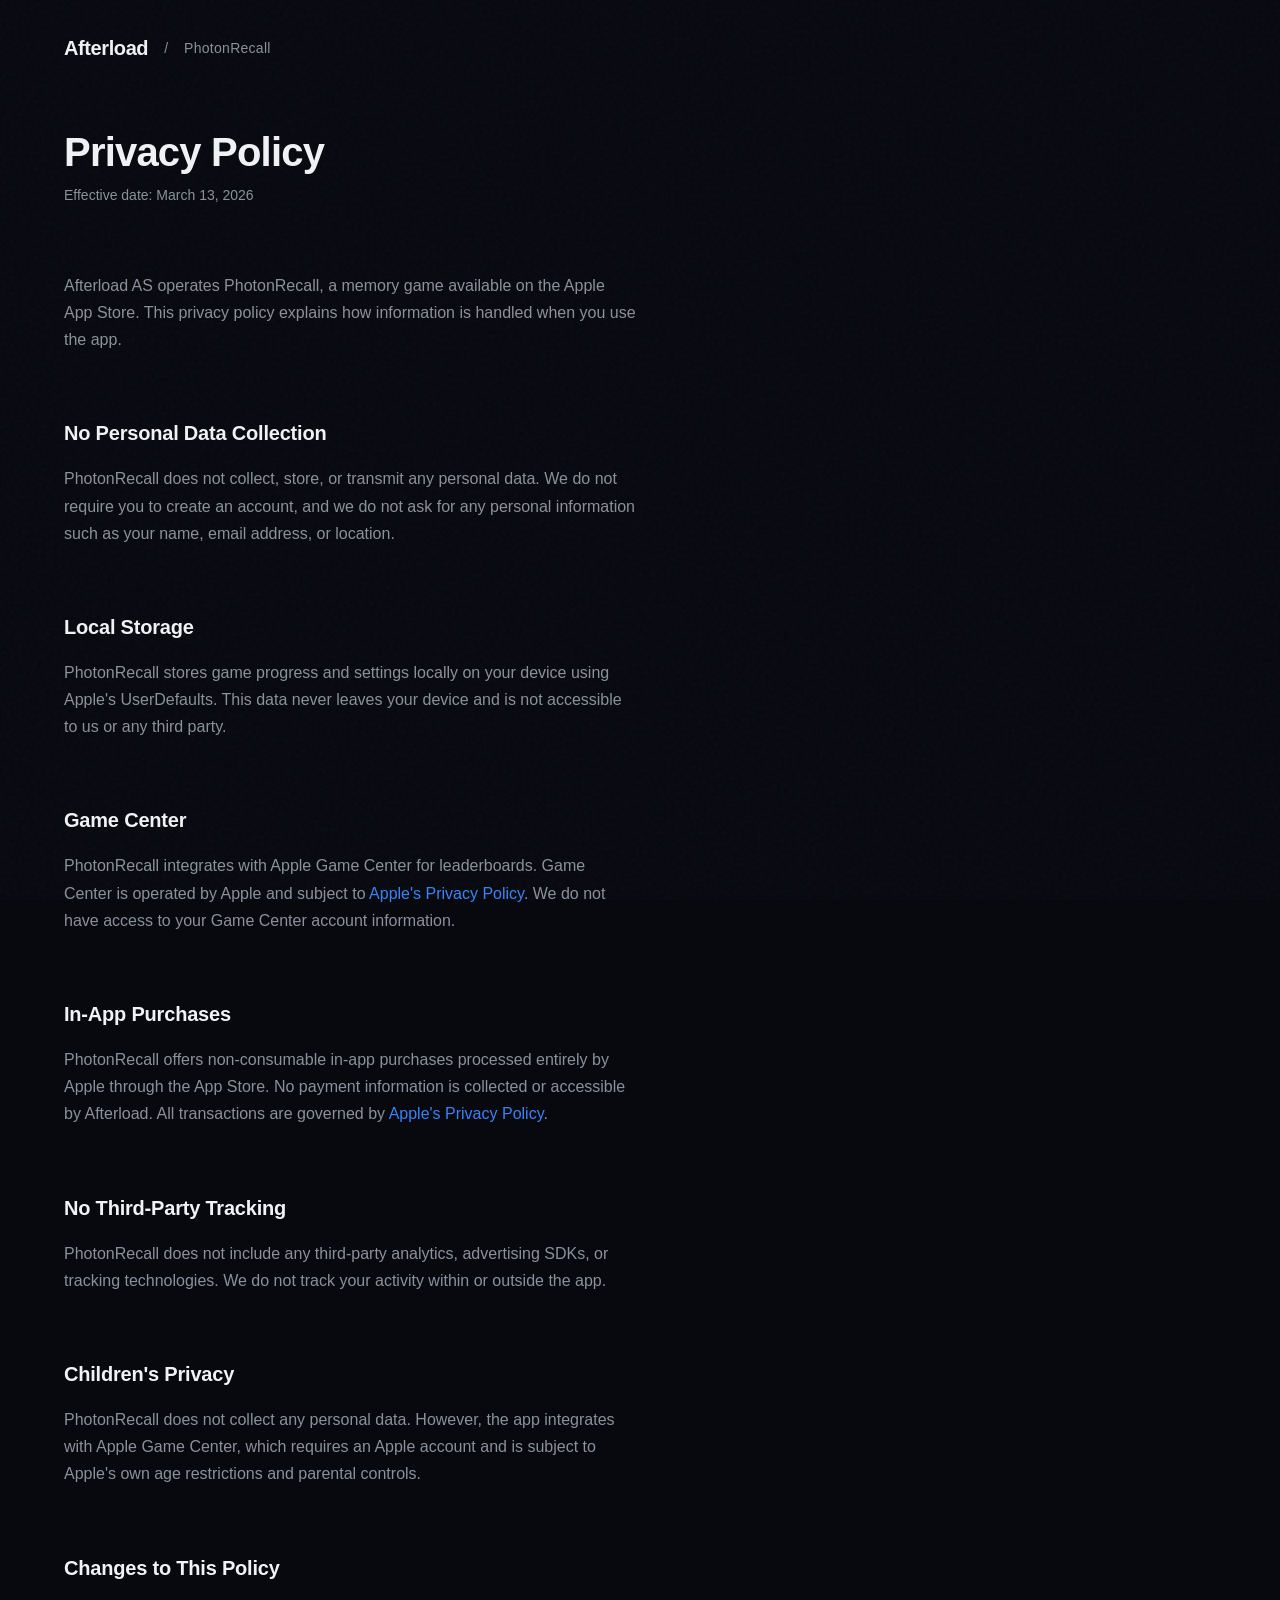
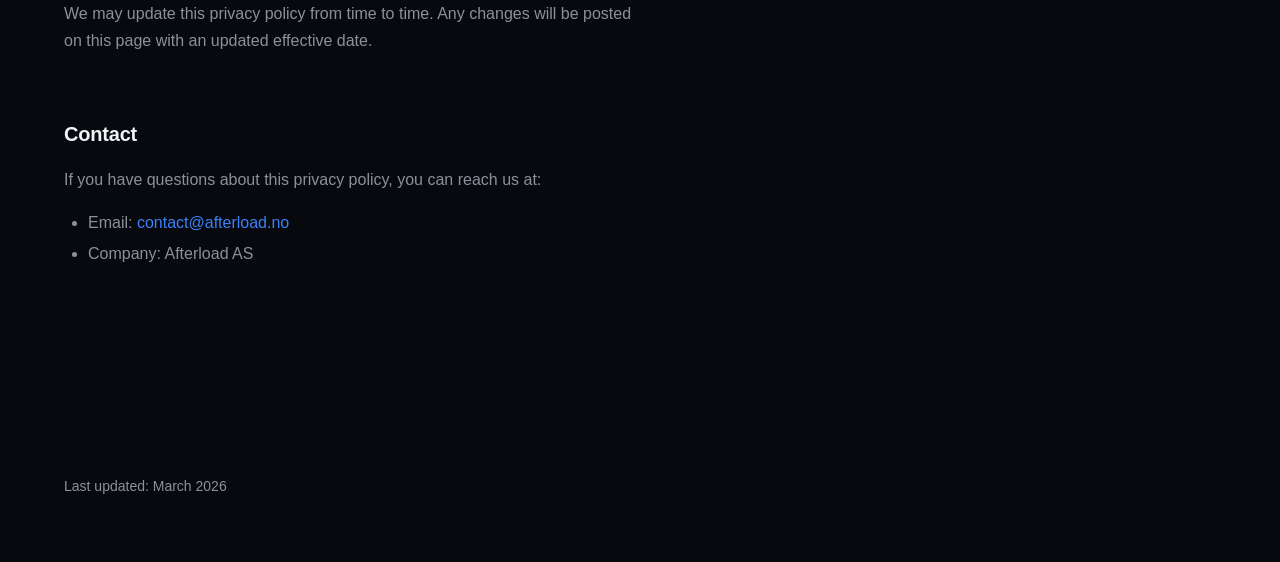
==== photonrecall/privacy/index.html @ 85e6a9f3 "Add privacy policy page for PhotonRecall Required for App Store submission. Hosted at /photonrecall/" ====
<!DOCTYPE html>
<html lang="en">

<head>
    <meta charset="UTF-8">
    <meta name="viewport" content="width=device-width, initial-scale=1.0">
    <title>Privacy Policy — PhotonRecall</title>
    <meta name="description" content="Privacy policy for PhotonRecall, a game by Afterload AS.">
    <meta name="theme-color" content="#0a0f1a">

    <!-- Fonts -->
    <link href="https://api.fontshare.com/v2/css?f[]=clash-display@600,700&f[]=general-sans@400,500&display=swap"
        rel="stylesheet">

    <link rel="stylesheet" href="../../style.css">

    <style>
        .privacy-nav {
            display: flex;
            align-items: center;
            gap: var(--space-sm);
            padding: var(--space-md) var(--space-lg);
            position: relative;
            z-index: 10;
        }

        .privacy-nav .separator {
            color: var(--text-secondary);
            font-size: 0.875rem;
        }

        .privacy-nav .product-name {
            font-size: 0.875rem;
            font-weight: 500;
            color: var(--text-secondary);
            letter-spacing: 0.02em;
        }

        .privacy-nav a {
            text-decoration: none;
            color: inherit;
        }

        .privacy-article {
            max-width: 700px;
            padding: var(--space-lg);
            padding-top: var(--space-md);
            position: relative;
            z-index: 1;
        }

        .privacy-article h1 {
            font-family: var(--font-display);
            font-weight: 600;
            font-size: clamp(1.75rem, 4vw, 2.5rem);
            letter-spacing: -0.02em;
            line-height: 1.2;
            margin-bottom: var(--space-xs);
        }

        .privacy-article .effective-date {
            font-size: 0.875rem;
            color: var(--text-secondary);
            margin-bottom: var(--space-lg);
        }

        .privacy-article h2 {
            font-family: var(--font-display);
            font-weight: 600;
            font-size: 1.25rem;
            letter-spacing: -0.01em;
            margin-top: var(--space-lg);
            margin-bottom: var(--space-sm);
        }

        .privacy-article p {
            color: var(--text-secondary);
            font-size: 1rem;
            line-height: 1.7;
            margin-bottom: var(--space-sm);
        }

        .privacy-article ul {
            color: var(--text-secondary);
            font-size: 1rem;
            line-height: 1.7;
            margin-bottom: var(--space-sm);
            padding-left: 1.5rem;
        }

        .privacy-article li {
            margin-bottom: 0.25rem;
        }

        .privacy-article a {
            color: var(--accent);
            text-decoration: none;
        }

        .privacy-article a:hover {
            text-decoration: underline;
        }

        .privacy-footer {
            max-width: 700px;
            padding: var(--space-lg);
            padding-top: var(--space-xl);
            font-size: 0.875rem;
            color: var(--text-secondary);
            position: relative;
            z-index: 1;
        }

        @media (max-width: 600px) {
            .privacy-nav {
                padding: var(--space-sm) var(--space-md);
            }

            .privacy-article {
                padding: var(--space-md);
            }

            .privacy-footer {
                padding: var(--space-md);
                padding-top: var(--space-lg);
            }
        }
    </style>
</head>

<body>
    <!-- Grain overlay -->
    <div class="grain"></div>

    <nav class="privacy-nav">
        <a href="/" class="logo">Afterload</a>
        <span class="separator">/</span>
        <span class="product-name">PhotonRecall</span>
    </nav>

    <main>
        <article class="privacy-article">
            <h1>Privacy Policy</h1>
            <p class="effective-date">Effective date: March 13, 2026</p>

            <p>
                Afterload AS operates PhotonRecall, a memory game available on the Apple
                App Store. This privacy policy explains how information is handled when you
                use the app.
            </p>

            <h2>No Personal Data Collection</h2>
            <p>
                PhotonRecall does not collect, store, or transmit any personal data. We do not
                require you to create an account, and we do not ask for any personal information
                such as your name, email address, or location.
            </p>

            <h2>Local Storage</h2>
            <p>
                PhotonRecall stores game progress and settings locally on your device using
                Apple's UserDefaults. This data never leaves your device and is not accessible
                to us or any third party.
            </p>

            <h2>Game Center</h2>
            <p>
                PhotonRecall integrates with Apple Game Center for leaderboards.
                Game Center is operated by Apple and subject to
                <a href="https://www.apple.com/legal/privacy/">Apple's Privacy Policy</a>.
                We do not have access to your Game Center account information.
            </p>

            <h2>In-App Purchases</h2>
            <p>
                PhotonRecall offers non-consumable in-app purchases processed entirely by Apple
                through the App Store. No payment information is collected or accessible by
                Afterload. All transactions are governed by
                <a href="https://www.apple.com/legal/privacy/">Apple's Privacy Policy</a>.
            </p>

            <h2>No Third-Party Tracking</h2>
            <p>
                PhotonRecall does not include any third-party analytics, advertising SDKs, or
                tracking technologies. We do not track your activity within or outside the app.
            </p>

            <h2>Children's Privacy</h2>
            <p>
                PhotonRecall does not collect any personal data. However, the app integrates
                with Apple Game Center, which requires an Apple account and is subject to
                Apple's own age restrictions and parental controls.
            </p>

            <h2>Changes to This Policy</h2>
            <p>
                We may update this privacy policy from time to time. Any changes will be posted
                on this page with an updated effective date.
            </p>

            <h2>Contact</h2>
            <p>
                If you have questions about this privacy policy, you can reach us at:
            </p>
            <ul>
                <li>Email: <a href="mailto:contact@afterload.no">contact@afterload.no</a></li>
                <li>Company: Afterload AS</li>
            </ul>
        </article>

        <footer class="privacy-footer">
            Last updated: March 2026
        </footer>
    </main>
</body>

</html>
---- style.css ----
/* ================================================
   AFTERLOAD — Landing Page Styles
   Aesthetic: Refined Dark Tech / Nordic Minimalism
   ================================================ */

:root {
    --bg-primary: #07090f;
    --bg-secondary: #0d1117;
    --text-primary: #f0f2f5;
    --text-secondary: #8b919a;
    --accent: #3b82f6;
    --accent-glow: rgba(59, 130, 246, 0.15);
    --border: rgba(255, 255, 255, 0.08);

    --font-display: 'Clash Display', sans-serif;
    --font-body: 'General Sans', -apple-system, sans-serif;

    --space-xs: 0.5rem;
    --space-sm: 1rem;
    --space-md: 2rem;
    --space-lg: 4rem;
    --space-xl: 8rem;
    --space-2xl: 12rem;
}

/* Reset & Base */
*, *::before, *::after {
    margin: 0;
    padding: 0;
    box-sizing: border-box;
}

html {
    scroll-behavior: smooth;
    font-size: 16px;
}

body {
    font-family: var(--font-body);
    background: var(--bg-primary);
    color: var(--text-primary);
    line-height: 1.6;
    overflow-x: hidden;
    -webkit-font-smoothing: antialiased;
}

/* Grain Overlay */
.grain {
    position: fixed;
    top: 0;
    left: 0;
    width: 100%;
    height: 100%;
    pointer-events: none;
    z-index: 1000;
    opacity: 0.03;
    background-image: url("data:image/svg+xml,%3Csvg viewBox='0 0 256 256' xmlns='http://www.w3.org/2000/svg'%3E%3Cfilter id='noise'%3E%3CfeTurbulence type='fractalNoise' baseFrequency='0.9' numOctaves='4' stitchTiles='stitch'/%3E%3C/filter%3E%3Crect width='100%25' height='100%25' filter='url(%23noise)'/%3E%3C/svg%3E");
}

/* Geometric Accent */
.geo-accent {
    position: fixed;
    top: -20%;
    right: -10%;
    width: 60vw;
    height: 60vw;
    max-width: 800px;
    max-height: 800px;
    background: radial-gradient(circle, var(--accent-glow) 0%, transparent 70%);
    pointer-events: none;
    z-index: 0;
    animation: pulse 8s ease-in-out infinite;
}

@keyframes pulse {
    0%, 100% { opacity: 0.5; transform: scale(1); }
    50% { opacity: 0.8; transform: scale(1.05); }
}

/* Navigation */
.nav {
    display: flex;
    justify-content: space-between;
    align-items: center;
    padding: var(--space-md) var(--space-lg);
    position: relative;
    z-index: 10;
}

.logo {
    font-family: var(--font-display);
    font-weight: 700;
    font-size: 1.25rem;
    letter-spacing: -0.02em;
}

.nav-links {
    display: flex;
    gap: var(--space-md);
}

.nav-link {
    font-size: 0.875rem;
    font-weight: 500;
    color: var(--text-secondary);
    text-decoration: none;
    letter-spacing: 0.02em;
    transition: color 0.2s ease;
}

.nav-link:hover {
    color: var(--text-primary);
}

/* Hero Section */
.hero {
    min-height: 100vh;
    display: flex;
    flex-direction: column;
    position: relative;
    z-index: 1;
}

.hero-content {
    flex: 1;
    display: flex;
    flex-direction: column;
    justify-content: center;
    padding: var(--space-lg);
    padding-top: 0;
    max-width: 1000px;
}

.hero-label {
    font-size: 0.75rem;
    font-weight: 500;
    text-transform: uppercase;
    letter-spacing: 0.15em;
    color: var(--accent);
    margin-bottom: var(--space-md);
    opacity: 0;
    animation: fadeUp 0.8s ease forwards;
    animation-delay: 0.2s;
}

.hero-title {
    font-family: var(--font-display);
    font-weight: 600;
    font-size: clamp(2.5rem, 8vw, 5.5rem);
    line-height: 1.05;
    letter-spacing: -0.03em;
    margin-bottom: var(--space-md);
    opacity: 0;
    animation: fadeUp 0.8s ease forwards;
    animation-delay: 0.4s;
}

.hero-title .highlight {
    color: var(--accent);
    position: relative;
}

.hero-sub {
    font-size: clamp(1rem, 2vw, 1.25rem);
    color: var(--text-secondary);
    max-width: 500px;
    line-height: 1.7;
    opacity: 0;
    animation: fadeUp 0.8s ease forwards;
    animation-delay: 0.6s;
}

@keyframes fadeUp {
    from {
        opacity: 0;
        transform: translateY(30px);
    }
    to {
        opacity: 1;
        transform: translateY(0);
    }
}

/* Scroll Hint */
.scroll-hint {
    position: absolute;
    bottom: var(--space-lg);
    left: var(--space-lg);
    opacity: 0;
    animation: fadeUp 0.8s ease forwards;
    animation-delay: 1s;
}

.scroll-hint a {
    display: flex;
    align-items: center;
    gap: var(--space-sm);
    font-size: 0.75rem;
    text-transform: uppercase;
    letter-spacing: 0.1em;
    color: var(--text-secondary);
    text-decoration: none;
    transition: color 0.2s ease;
}

.scroll-hint a:hover {
    color: var(--text-primary);
}

.scroll-line {
    width: 60px;
    height: 1px;
    background: linear-gradient(90deg, var(--text-secondary), transparent);
}

/* About Section */
.about {
    padding: var(--space-2xl) var(--space-lg);
    border-top: 1px solid var(--border);
    position: relative;
    z-index: 1;
}

.section-grid {
    display: grid;
    grid-template-columns: 200px 1fr;
    gap: var(--space-xl);
    max-width: 1200px;
}

.section-label {
    font-size: 0.75rem;
    font-weight: 500;
    text-transform: uppercase;
    letter-spacing: 0.15em;
    color: var(--text-secondary);
    padding-top: 0.5rem;
}

.section-content h2 {
    font-family: var(--font-display);
    font-weight: 600;
    font-size: clamp(1.5rem, 3vw, 2.25rem);
    line-height: 1.3;
    letter-spacing: -0.02em;
    margin-bottom: var(--space-md);
    max-width: 700px;
}

.section-content p {
    color: var(--text-secondary);
    font-size: 1.0625rem;
    max-width: 600px;
    margin-bottom: var(--space-lg);
}

/* Capabilities */
.capabilities {
    display: flex;
    flex-wrap: wrap;
    gap: var(--space-lg);
    padding-top: var(--space-md);
    border-top: 1px solid var(--border);
}

.capability {
    display: flex;
    flex-direction: column;
    gap: var(--space-xs);
}

.cap-number {
    font-size: 0.75rem;
    color: var(--accent);
    font-weight: 500;
}

.cap-name {
    font-family: var(--font-display);
    font-weight: 600;
    font-size: 1.125rem;
    letter-spacing: -0.01em;
}

/* Contact / Footer */
.contact {
    padding: var(--space-2xl) var(--space-lg);
    padding-bottom: var(--space-lg);
    background: var(--bg-secondary);
    position: relative;
    z-index: 1;
}

.contact-grid {
    display: grid;
    grid-template-columns: 1fr 1fr;
    gap: var(--space-xl);
    max-width: 1200px;
    margin-bottom: var(--space-2xl);
}

.contact-cta h2 {
    font-family: var(--font-display);
    font-weight: 600;
    font-size: clamp(2rem, 5vw, 3.5rem);
    letter-spacing: -0.03em;
    margin-bottom: var(--space-md);
}

.email-link {
    display: inline-block;
    font-family: var(--font-display);
    font-weight: 600;
    font-size: clamp(1.25rem, 3vw, 2rem);
    color: var(--accent);
    text-decoration: none;
    letter-spacing: -0.02em;
    position: relative;
    transition: color 0.3s ease;
}

.email-link::after {
    content: '';
    position: absolute;
    bottom: -4px;
    left: 0;
    width: 100%;
    height: 2px;
    background: var(--accent);
    transform: scaleX(0);
    transform-origin: right;
    transition: transform 0.4s cubic-bezier(0.4, 0, 0.2, 1);
}

.email-link:hover::after {
    transform: scaleX(1);
    transform-origin: left;
}

.contact-info {
    display: flex;
    flex-direction: column;
    gap: var(--space-md);
    justify-content: center;
}

.info-block {
    display: flex;
    flex-direction: column;
    gap: 0.25rem;
}

.info-label {
    font-size: 0.75rem;
    text-transform: uppercase;
    letter-spacing: 0.1em;
    color: var(--text-secondary);
}

.info-value {
    font-family: var(--font-display);
    font-weight: 600;
    font-size: 1rem;
}

.footer-bottom {
    padding-top: var(--space-lg);
    border-top: 1px solid var(--border);
    font-size: 0.875rem;
    color: var(--text-secondary);
}

/* ================================================
   Responsive Design
   ================================================ */

@media (max-width: 900px) {
    .section-grid {
        grid-template-columns: 1fr;
        gap: var(--space-md);
    }

    .contact-grid {
        grid-template-columns: 1fr;
        gap: var(--space-lg);
    }

    .contact-info {
        flex-direction: row;
        flex-wrap: wrap;
        gap: var(--space-lg);
    }
}

@media (max-width: 600px) {
    :root {
        --space-lg: 2rem;
        --space-xl: 4rem;
        --space-2xl: 6rem;
    }

    .nav {
        padding: var(--space-sm) var(--space-md);
    }

    .hero-content {
        padding: var(--space-md);
    }

    .scroll-hint {
        left: var(--space-md);
        bottom: var(--space-md);
    }

    .about,
    .contact {
        padding-left: var(--space-md);
        padding-right: var(--space-md);
    }

    .capabilities {
        flex-direction: column;
        gap: var(--space-md);
    }

    .contact-info {
        flex-direction: column;
        gap: var(--space-md);
    }

    .geo-accent {
        width: 100vw;
        height: 100vw;
        top: -30%;
        right: -30%;
    }
}

/* Selection */
::selection {
    background: var(--accent);
    color: var(--bg-primary);
}
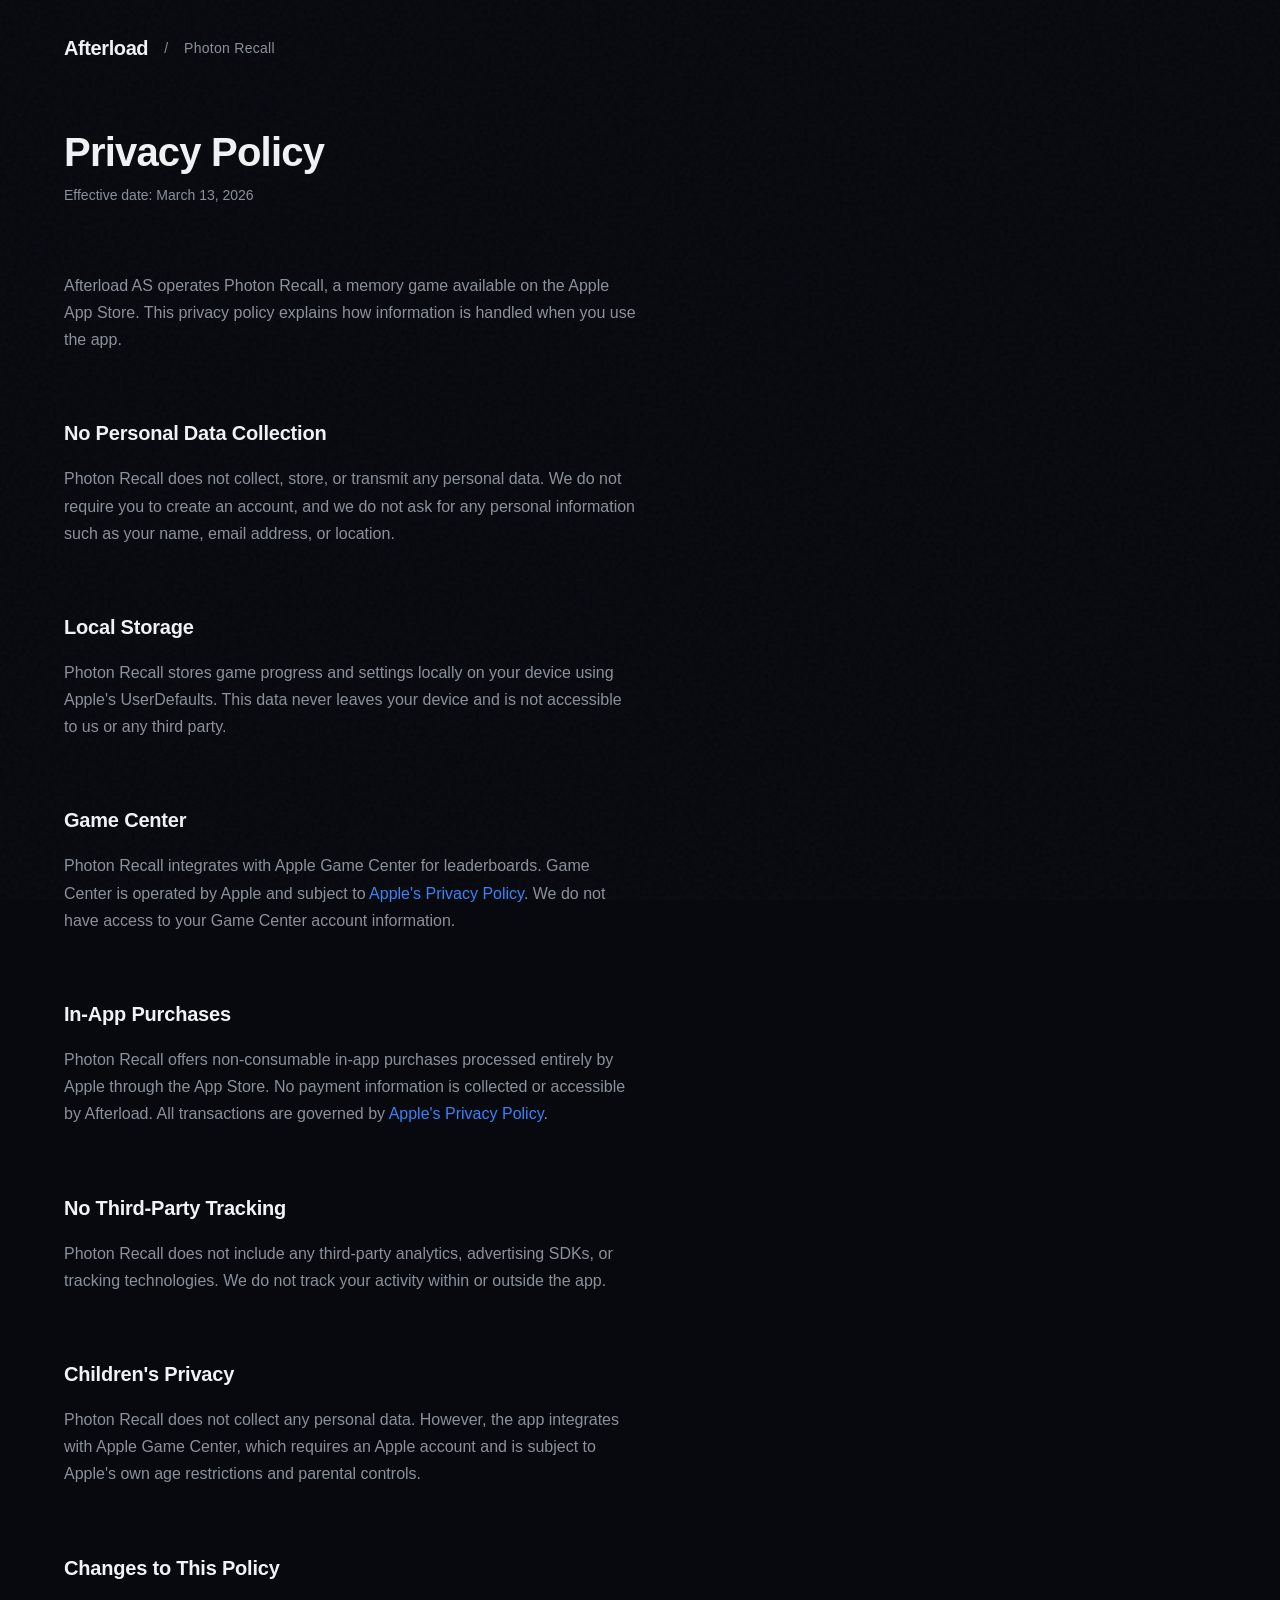
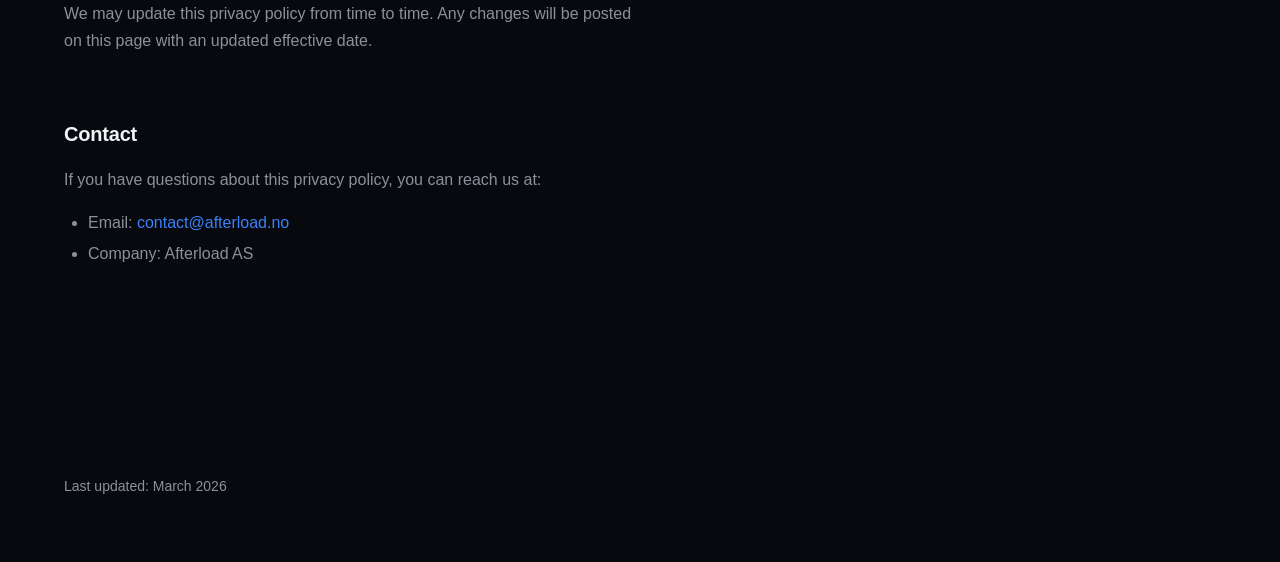
==== commit 07cad6bc: "Fix app name to "Photon Recall" (with space) Co-Authored-By: Claude Opus 4.6 <noreply@anthropic.com>" ====
--- a/photonrecall/privacy/index.html
+++ b/photonrecall/privacy/index.html
@@ -4,8 +4,8 @@
 <head>
     <meta charset="UTF-8">
     <meta name="viewport" content="width=device-width, initial-scale=1.0">
-    <title>Privacy Policy — PhotonRecall</title>
-    <meta name="description" content="Privacy policy for PhotonRecall, a game by Afterload AS.">
+    <title>Privacy Policy — Photon Recall</title>
+    <meta name="description" content="Privacy policy for Photon Recall, a game by Afterload AS.">
     <meta name="theme-color" content="#0a0f1a">
 
     <!-- Fonts -->
@@ -135,7 +135,7 @@
     <nav class="privacy-nav">
         <a href="/" class="logo">Afterload</a>
         <span class="separator">/</span>
-        <span class="product-name">PhotonRecall</span>
+        <span class="product-name">Photon Recall</span>
     </nav>
 
     <main>
@@ -144,28 +144,28 @@
             <p class="effective-date">Effective date: March 13, 2026</p>
 
             <p>
-                Afterload AS operates PhotonRecall, a memory game available on the Apple
+                Afterload AS operates Photon Recall, a memory game available on the Apple
                 App Store. This privacy policy explains how information is handled when you
                 use the app.
             </p>
 
             <h2>No Personal Data Collection</h2>
             <p>
-                PhotonRecall does not collect, store, or transmit any personal data. We do not
+                Photon Recall does not collect, store, or transmit any personal data. We do not
                 require you to create an account, and we do not ask for any personal information
                 such as your name, email address, or location.
             </p>
 
             <h2>Local Storage</h2>
             <p>
-                PhotonRecall stores game progress and settings locally on your device using
+                Photon Recall stores game progress and settings locally on your device using
                 Apple's UserDefaults. This data never leaves your device and is not accessible
                 to us or any third party.
             </p>
 
             <h2>Game Center</h2>
             <p>
-                PhotonRecall integrates with Apple Game Center for leaderboards.
+                Photon Recall integrates with Apple Game Center for leaderboards.
                 Game Center is operated by Apple and subject to
                 <a href="https://www.apple.com/legal/privacy/">Apple's Privacy Policy</a>.
                 We do not have access to your Game Center account information.
@@ -173,7 +173,7 @@
 
             <h2>In-App Purchases</h2>
             <p>
-                PhotonRecall offers non-consumable in-app purchases processed entirely by Apple
+                Photon Recall offers non-consumable in-app purchases processed entirely by Apple
                 through the App Store. No payment information is collected or accessible by
                 Afterload. All transactions are governed by
                 <a href="https://www.apple.com/legal/privacy/">Apple's Privacy Policy</a>.
@@ -181,13 +181,13 @@
 
             <h2>No Third-Party Tracking</h2>
             <p>
-                PhotonRecall does not include any third-party analytics, advertising SDKs, or
+                Photon Recall does not include any third-party analytics, advertising SDKs, or
                 tracking technologies. We do not track your activity within or outside the app.
             </p>
 
             <h2>Children's Privacy</h2>
             <p>
-                PhotonRecall does not collect any personal data. However, the app integrates
+                Photon Recall does not collect any personal data. However, the app integrates
                 with Apple Game Center, which requires an Apple account and is subject to
                 Apple's own age restrictions and parental controls.
             </p>
